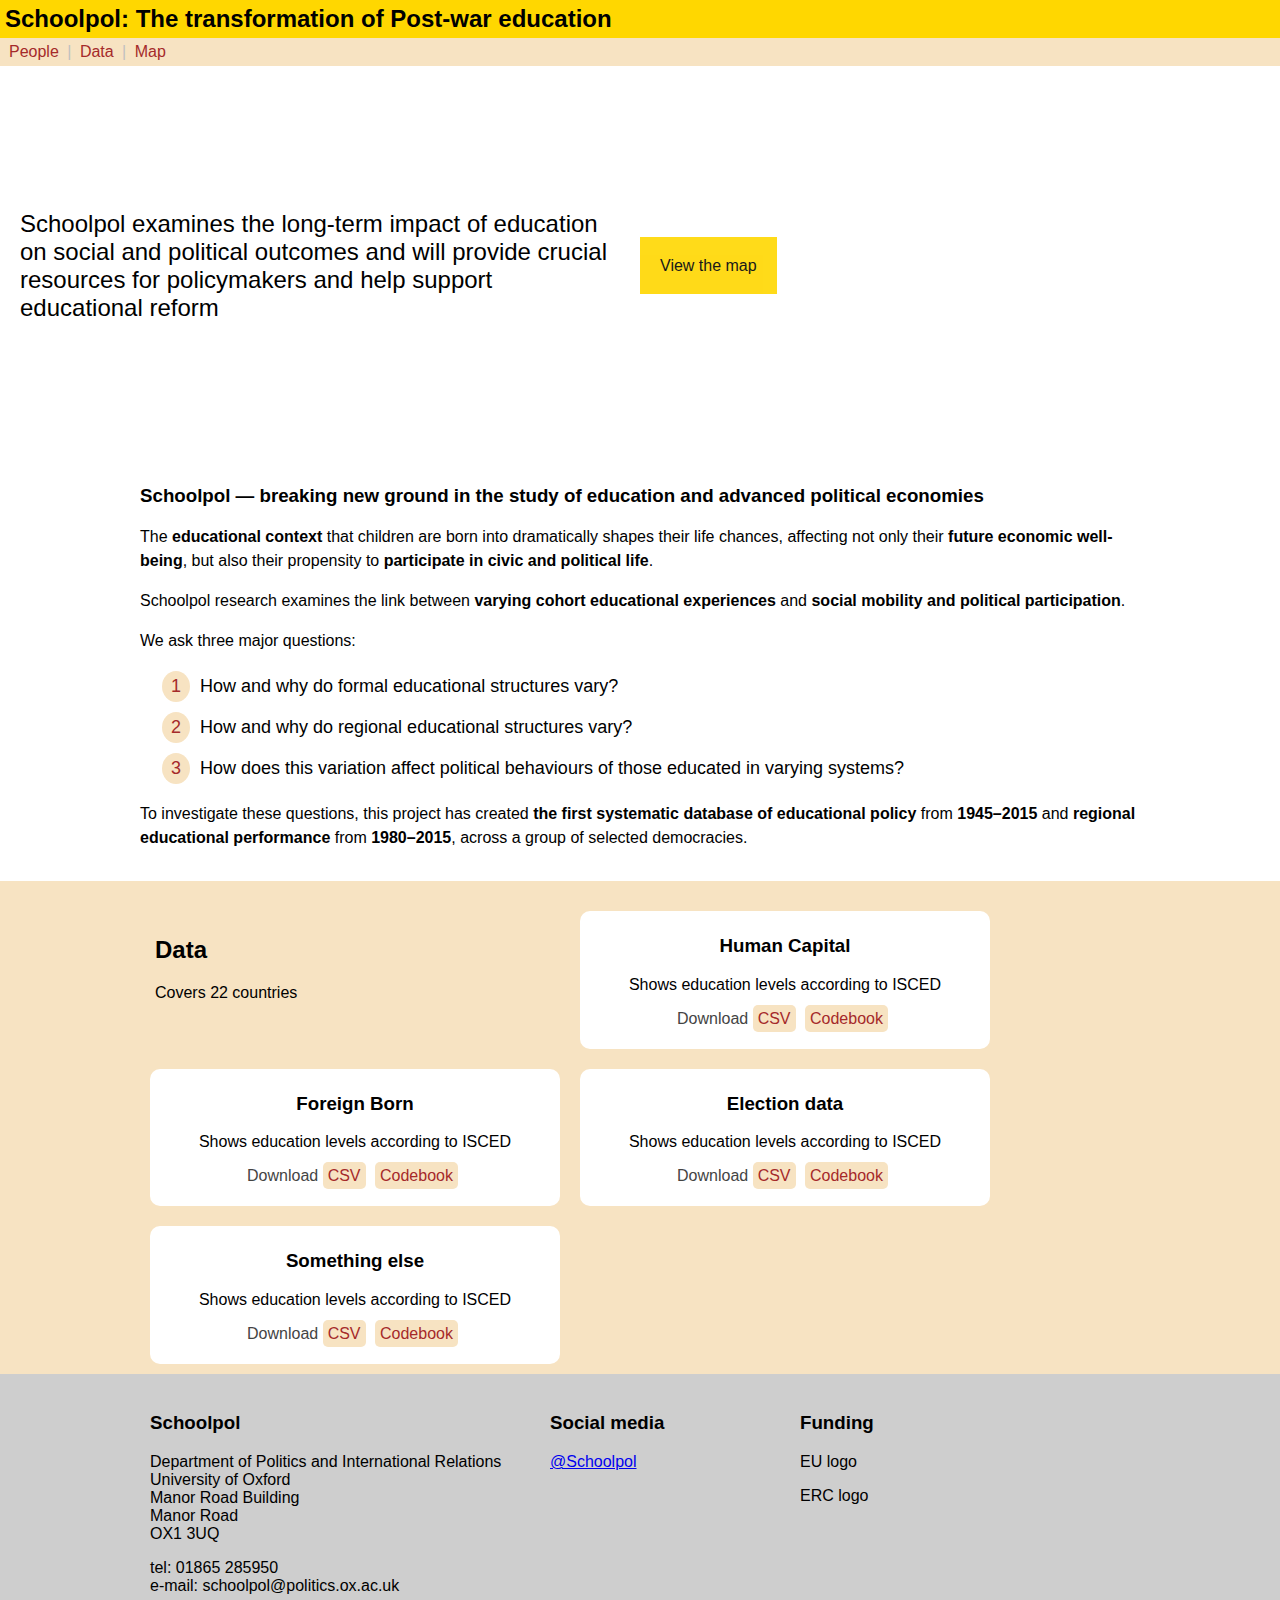
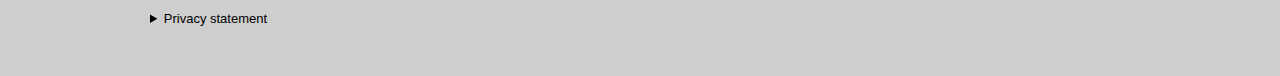
==== index.html @ d877624e "Initial import" ====
<!DOCTYPE html>
<html>
  <head>
    <meta charset="UTF-8">
    <title>Schoolpol: The transformation of Post-war education</title>
    <meta name="description" content="Schoolpol project">
    <link rel="stylesheet" href="main.css">
  </head>
<body>
    <h1>Schoolpol: The transformation of Post-war education</h1>
    <nav>
        <a href="/people.html">People</a> |
        <a href="#data">Data</a> |
        <a href="https://map.schoolpol.org">Map</a>
    </nav>
    <div class="jumbotron">
      <div class="school-image">
        <p>Schoolpol examines the long-term impact of education on social
          and political outcomes and will provide crucial resources for
          policymakers and help support educational reform</p>
      </div>
      <div class="map-image">
        <p><a href="https://map.schoolpol.org">View the map</a></p>
      </div>
    </div>
    <main>
      <div id="about">
        <h2 style="display: none">About</h2>
        <h3>
Schoolpol &mdash; breaking new ground in the study of education and advanced political economies</h3>

        <p>The <strong>educational context</strong> that children are born into
          dramatically shapes their life chances, affecting not only their
          <strong>future economic well-being</strong>, but also their propensity to
          <strong>participate in civic and political life</strong>.
        </p>
        <p>Schoolpol research examines the link between <strong>varying cohort
            educational experiences</strong> and <strong>social mobility and political
            participation</strong>. </p>

        <p>
         We ask three major questions:
         <ol>
           <li>How and why do formal educational structures vary?</li>
           <li>How and why do regional educational structures vary?</li>
           <li>How does this variation affect political behaviours of those educated in varying systems?</li>
         </ol>
        </p>
        <p>To investigate these questions, this project has created <strong>the
            first systematic database of educational policy</strong> from <strong>1945&ndash;2015</strong>
          and <strong>regional educational performance</strong> from <strong>1980&ndash;2015</strong>, across a
          group of selected democracies.</p>

      </div>
      <div id="data">
        <div id="data-content">
        <div class="dataset-blurb">
          <h2>Data</h2>
          <p>Covers 22 countries</p>
        </div>
        <div class="dataset">
          <h3>Human Capital</h3>
          <p>Shows education levels according to ISCED</p>
          <p class="download">Download
            <a href="https://example.com/csv">CSV</a>
            <a href="#">Codebook</a>
        </div>
        <div class="dataset">
          <h3>Foreign Born</h3>
          <p>Shows education levels according to ISCED</p>
          <p class="download">Download
            <a href="https://example.com/csv">CSV</a>
            <a href="#">Codebook</a>
        </div>
        <div class="dataset">
          <h3>Election data</h3>
          <p>Shows education levels according to ISCED</p>
          <p class="download">Download
            <a href="https://example.com/csv">CSV</a>
            <a href="#">Codebook</a>
        </div>
        <div class="dataset">
          <h3>Something else</h3>
          <p>Shows education levels according to ISCED</p>
          <p class="download">Download
            <a href="https://example.com/csv">CSV</a>
            <a href="#">Codebook</a>
        </div>
        </div>
 
      </div>
      <footer>
        <div class="footer">
          <div class="footer-box" style="width: 40%">
            <h3>Schoolpol</h3>
            <p>Department of Politics and International Relations<br>
              University of Oxford<br>
              Manor Road Building<br>
              Manor Road<br>
              OX1 3UQ</p>
            <p>tel: 01865 285950<br>
              e-mail: schoolpol@politics.ox.ac.uk</p>
            <details><summary>Privacy statement</summary>
              This website is hosted on <a href="https://pages.github.com">GitHub Pages</a>. Some information may be
              collected by GitHub, which is not accessible to the owner of this website. GitHub has its own
              <a href="https://docs.github.com/en/github/site-policy/github-privacy-statement">privacy statement</a>
              that you can review. <strong>This website does not use cookies</strong>
            </details>

          </div>
          <div class="footer-box">
            <h3>Social media</h3>
            <p><a href="https://twitter.com/Schoolpol">@Schoolpol</a></p>
          </div>
          <div class="footer-box">
            <h3>Funding</h3>
            <p>EU logo</p>
            <p>ERC logo</p>
          </div>
        </div>
      </footer>
    </main>
</body>
</html>
---- main.css ----
body { margin: 0; font-family: sans-serif; }
div#about, div#data-content {
  padding: 0px 20px;
  margin: auto;
  max-width: 1000px;
}

div#about {
  padding-bottom: 15px;
}
h1 {
  padding: 5px;
  font-size: x-large;
  background-color: gold;
  margin-top: 0px;
  margin-bottom: 0px;
}
.jumbotron { display: flex; }
.school-image {
  background-image: url("./photo-1580582932707-520aed937b7b.avif");
  background-repeat: no-repeat;
  background-size: cover;
  width: 50%;
  min-height: 400px;
  display: flex;
  align-items: center;
}
.map-image {
  display: flex;
  background-image: url("./uk-schoolpol-map.png");
  background-repeat: no-repeat;
  background-size: cover;
  width: 50%;
  min-height: 400px;
  align-items: center;
}

.map-image p {
  text-align: center;
}

.map-image a {
  background-color: gold;
  color: black;
  padding: 20px;
  text-decoration: none;
  font-weight: 500;
  opacity: 0.9;
}

.map-image a:hover {
  background-color: goldenrod;
}

.school-image p {
  font-weight: 500;
  font-size: x-large;
  padding: 20px;
  background-color: rgb(255, 255, 255, 0.9);
}
nav {
  color: silver;
  background-color: #F7E3C2;
  padding: 5px;
  margin-top: 0px;
}

nav a {
  text-decoration: none;
  font-weight: 500;
  color: brown;
  padding: 4px;
}

nav a:hover {
  background: goldenrod;
}
#about ol {
  list-style: none;
  counter-reset: li;
  font-size: large;
  font-weight: 500;
}

#about p {
  line-height: 1.5;
}
#about li::before {
  content: counter(li);
  color: brown;
  display: inline-block;
  width: 1em;
  text-align: center;
  border-radius: 100%;
  margin-right: 10px;
  padding: 5px;
  justify-content: space-around;
  background-color: #F7E3C2;
  margin-left: -1em;
}
#about li {
  counter-increment: li;
  margin-bottom: 10px;
}

/* --------------- DATA section styles ------------------- */
div#data {
  width: 100%;
  background: #f7e3c2;
  padding-top: 20px;
}
div#data-content {
  display: flex;
  flex-wrap: wrap;
}
div.dataset, div.dataset-blurb {
  min-width: 400px;
  border-radius: 10px;
  padding: 5px;
  margin: 10px;
}

div.dataset {
  background-color: white;
  text-align: center;
}

div.dataset p.download {
  color: #444444;
}
div.dataset p.download a {
    color: brown;
    background: #f7e3c2;
    padding: 5px;
    border-radius: 5px;
    margin-right: 5px;
    text-decoration: none;
}

div.dataset p.download a:hover {
  background: goldenrod;
}


/* --------------- FOOTER section styles ------------------- */

footer {
  background: #cecece;
  width: 100%;
  padding-top: 20px;
  padding-bottom: 50px;
}
footer details {
  font-size: small;
}
div.footer {
  max-width: 1000px;
  padding-left: 20px;
  margin: auto;
  display: flex;
}
div.footer-box {
  width: 25%;
}

/* ------------------- section styles --------------------- */

@media all and (max-width: 640px) {
  .jumbotron { flex-direction: column; }
  .school-image, .map-image { width: 100% }
}
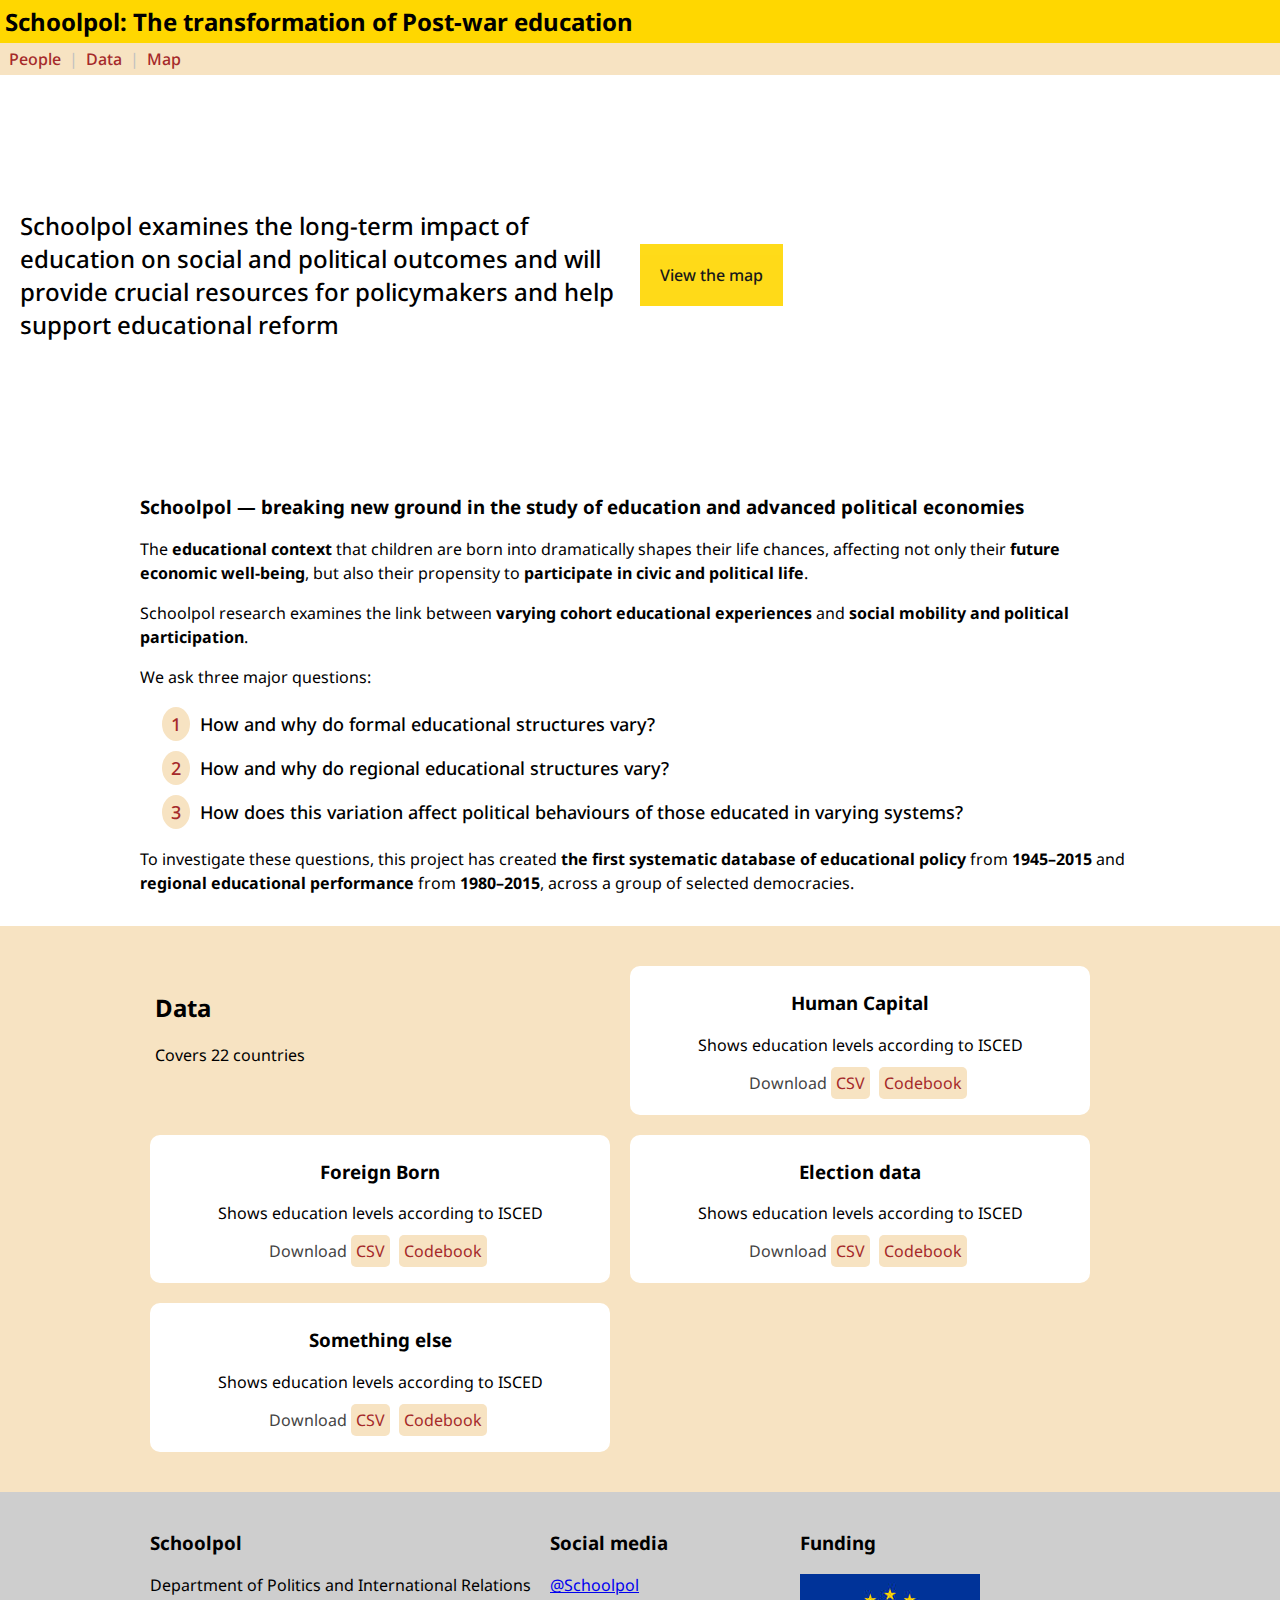
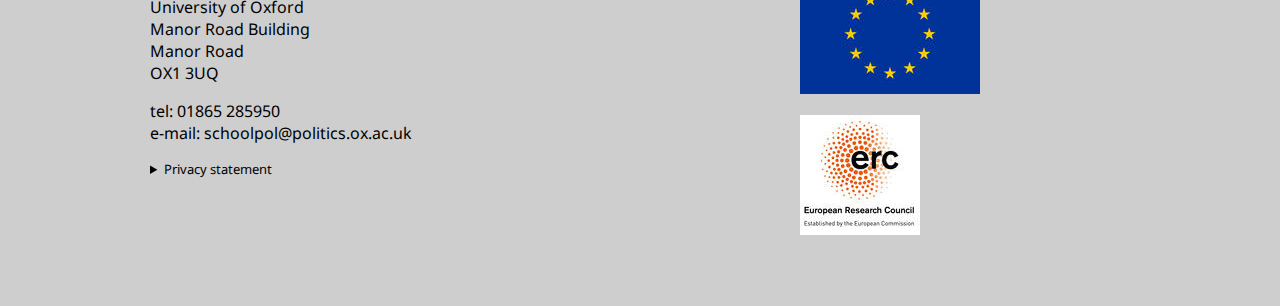
==== commit a9314aa1: "Add logos" ====
--- a/index.html
+++ b/index.html
@@ -2,6 +2,7 @@
 <html>
   <head>
     <meta charset="UTF-8">
+    <meta name="viewport" content="width=device-width, initial-scale=1">
     <title>Schoolpol: The transformation of Post-war education</title>
     <meta name="description" content="Schoolpol project">
     <link rel="stylesheet" href="main.css">
@@ -114,8 +115,8 @@
           </div>
           <div class="footer-box">
             <h3>Funding</h3>
-            <p>EU logo</p>
-            <p>ERC logo</p>
+            <p><img src="eu.jpg" alt="European Union"></p>
+            <p><img src="erc.jpg" alt="European Research Council"></p>
           </div>
         </div>
       </footer>
--- a/main.css
+++ b/main.css
@@ -1,4 +1,11 @@
-body { margin: 0; font-family: sans-serif; }
+@import url("https://fonts.googleapis.com/css?family=Noto+Sans:400,500,bold");
+
+body {
+  margin: 0;
+  font-family: "Noto Sans",-apple-system,BlinkMacSystemFont,"Segoe UI",Roboto,"Helvetica Neue",Arial,sans-serif,"Apple Color Emoji","Segoe UI Emoji","Segoe UI Symbol","Noto Color Emoji";
+  font-weight: 400;
+}
+
 div#about, div#data-content {
   padding: 0px 20px;
   margin: auto;
@@ -17,7 +24,7 @@
 }
 .jumbotron { display: flex; }
 .school-image {
-  background-image: url("./photo-1580582932707-520aed937b7b.avif");
+  background-image: url("https://raw.githubusercontent.com/schoolpol/schoolpol.github.io/main/shutterstock_germany_1953.jpg");
   background-repeat: no-repeat;
   background-size: cover;
   width: 50%;
@@ -27,7 +34,7 @@
 }
 .map-image {
   display: flex;
-  background-image: url("./uk-schoolpol-map.png");
+  background-image: url("https://raw.githubusercontent.com/schoolpol/schoolpol.github.io/main/uk-schoolpol-map.png");
   background-repeat: no-repeat;
   background-size: cover;
   width: 50%;
@@ -107,14 +114,15 @@
 div#data {
   width: 100%;
   background: #f7e3c2;
-  padding-top: 20px;
+  padding: 30px 0px;
 }
 div#data-content {
   display: flex;
   flex-wrap: wrap;
 }
 div.dataset, div.dataset-blurb {
-  min-width: 400px;
+  width: 45%;
+  min-width: 360px;
   border-radius: 10px;
   padding: 5px;
   margin: 10px;
@@ -165,8 +173,12 @@
 
 /* ------------------- section styles --------------------- */
 
-@media all and (max-width: 640px) {
+@media all and (max-width: 720px) {
   .jumbotron { flex-direction: column; }
   .school-image, .map-image { width: 100% }
+  div#data-content { flex-direction: column; }
+  div.dataset, div.dataset-blurb { width: 90% !important; }
+  div.footer { flex-direction: column; }
+  div.footer-box { width: 100% !important; }
 }
  
